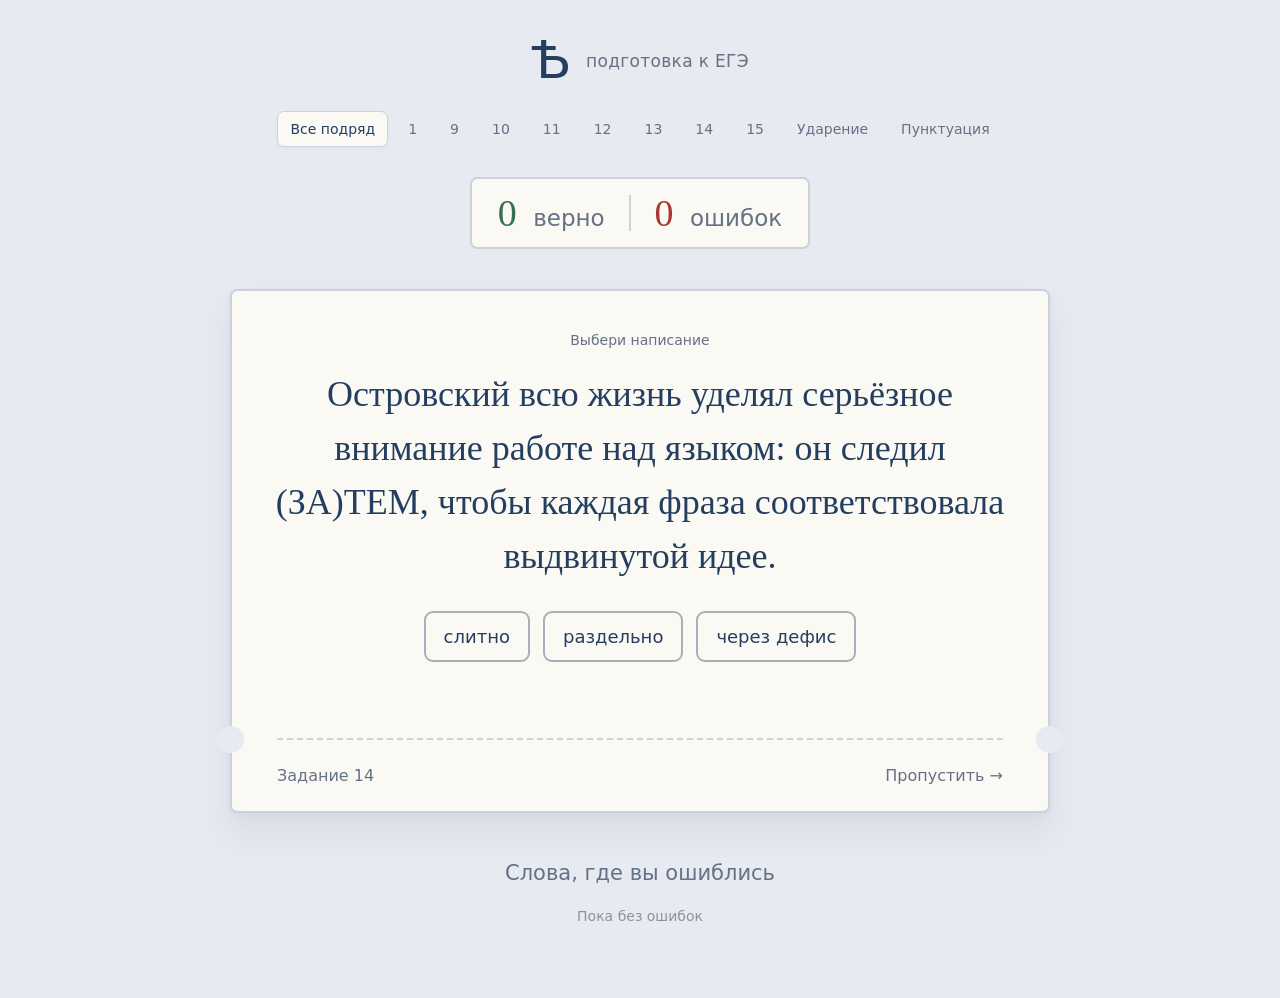
==== index.html @ 30c149d6 "Добавить две пробные карточки задания 1" ====
<!doctype html>
<html lang="ru"><head><meta charset="utf-8"><meta name="viewport" content="width=device-width, initial-scale=1"><meta name="theme-color" content="#e7eaf1"><title>Ѣ — подготовка к ЕГЭ</title><link rel="icon" href="favicon.svg" type="image/svg+xml"><link rel="stylesheet" href="styles.css?v=punctuation2"><script defer src="cards.js?v=rule-audit2"></script><script defer src="explanations.js?v=short-pairs1"></script><script defer src="punctuation.js?v=full-bank2"></script><script defer src="app.js?v=task1-pilot"></script></head>
<body><main class="app"><header><h1><span class="yat">Ѣ</span><span class="heading">подготовка к ЕГЭ</span></h1><nav aria-label="Выбор задания" id="sections"></nav></header><section class="scores" aria-label="Результаты текущей тренировки"><span><strong id="correct">0</strong> верно</span><i></i><span><strong id="wrong">0</strong> ошибок</span></section><section class="ticket" aria-label="Карточка"><div class="exercise"><div id="instruction" class="instruction" hidden></div><div id="word" class="word"></div><div id="context" class="context"></div><div id="options" class="options" role="group" aria-label="Варианты ответа"></div><button id="check-answer" class="check-answer" type="button" hidden>Проверить</button><div id="feedback" class="feedback" aria-live="polite"></div></div><footer><span id="task-label"></span><button id="skip" class="quiet" type="button">Пропустить <span aria-hidden="true">→</span></button></footer></section><section class="mistakes" id="mistakes"><h2>Слова, где вы ошиблись</h2><p class="empty" id="empty">Пока без ошибок</p><ul id="mistake-list"></ul></section><noscript>Для тренировки включите JavaScript в браузере.</noscript></main></body></html>
---- styles.css ----
:root{color-scheme:light;--bg:#e7eaf1;--paper:#faf9f4;--ink:#243e60;--muted:#657185;--line:#ccd1dc;--green:#34704f;--red:#a9372e}*{box-sizing:border-box}body{margin:0;background:var(--bg);color:var(--ink);font-family:system-ui,-apple-system,"Segoe UI",sans-serif;min-height:100svh}.app{width:min(820px,calc(100% - 40px));margin:0 auto;padding:35px 0 60px}header{text-align:center}h1{display:flex;justify-content:center;align-items:center;gap:15px;margin:0 0 24px;font-weight:400}.yat{font-family:Georgia,"Times New Roman",serif;font-size:52px;line-height:1}.heading{font-size:17px;letter-spacing:.02em;color:var(--muted)}nav{display:flex;justify-content:center;gap:7px;flex-wrap:wrap}button{font:inherit;cursor:pointer;-webkit-tap-highlight-color:transparent}nav button{border:1px solid transparent;background:transparent;padding:9px 12px;border-radius:7px;color:var(--muted);font-size:14px;white-space:nowrap}nav button[aria-pressed=true]{background:var(--paper);border-color:var(--line);color:var(--ink);box-shadow:0 2px 5px #243e6008}button:focus-visible{outline:3px solid #738ba7;outline-offset:4px}.scores{display:flex;align-items:center;justify-content:center;gap:24px;background:var(--paper);border:2px solid var(--line);border-radius:7px;width:fit-content;margin:30px auto 40px;padding:12px 26px;color:var(--muted);font-size:23px}.scores strong{font-family:Georgia,serif;font-size:38px;font-weight:400;margin-right:9px;color:var(--green)}.scores span:last-child strong{color:var(--red)}.scores i{height:36px;width:2px;background:var(--line)}.ticket{position:relative;background:var(--paper);border:2px solid var(--line);border-radius:7px;box-shadow:0 20px 35px #243e6014,0 3px 7px #243e600a}.exercise{min-height:330px;display:flex;flex-direction:column;align-items:center;justify-content:center;padding:40px 35px 24px;text-align:center}.word{font-family:Georgia,"Times New Roman",serif;font-size:clamp(30px,5.5vw,56px);line-height:1.3;overflow-wrap:anywhere;max-width:100%}.word.long{font-size:clamp(25px,4vw,40px)}.context{font-size:18px;line-height:1.5;color:var(--muted);max-width:610px;margin-top:12px;white-space:pre-line}.context:empty{display:none}.options{display:flex;justify-content:center;flex-wrap:wrap;gap:13px;margin-top:28px;max-width:100%}.option{min-width:64px;min-height:64px;padding:7px 17px;border:2px solid #a9afba;border-radius:50%;background:transparent;color:var(--ink);font-family:Georgia,serif;font-size:31px;transition:background .12s,border-color .12s;overflow-wrap:anywhere;max-width:100%}.option.phrase{border-radius:9px;font-family:inherit;font-size:18px;min-height:51px;padding:10px 18px}.option:not(:disabled):hover{background:#e9edf3;border-color:#7e8fa6}.option:disabled{cursor:default}.option.right{background:#e1eee5;border-color:var(--green);color:var(--green)}.option.wrong{background:#f5e3e1;border-color:var(--red);color:var(--red)}.feedback{height:29px;margin-top:23px;font-size:19px;font-weight:600;color:var(--green)}.feedback.error{color:var(--red)}mark{background:none;color:var(--green);padding:0}.mistakes mark{color:var(--red)}footer{border-top:2px dashed var(--line);margin:0 45px;padding:21px 0;display:flex;justify-content:space-between;align-items:center;color:var(--muted);font-size:16px}footer:before,footer:after{content:"";position:absolute;background:var(--bg);width:27px;height:27px;border-radius:50%;bottom:58px}footer:before{left:-15px}footer:after{right:-15px}.quiet{color:var(--muted);border:0;background:none;padding:5px 0}.quiet:hover{color:var(--ink)}.mistakes{text-align:center;margin-top:48px}.mistakes h2{font-size:21px;font-weight:400;color:var(--muted);margin:0 0 23px}.empty{color:#8993a1;font-size:14px}ul{padding:0;list-style:none;margin:0;display:grid;gap:19px}li .mistake-word{font-family:Georgia,serif;font-size:29px;overflow-wrap:anywhere}li small{display:block;color:var(--muted);font-size:14px;line-height:1.5;margin:5px auto 0;max-width:620px}.planned .word{font-family:inherit;font-size:25px;color:var(--muted)}[hidden]{display:none!important}@media(max-width:520px){.app{width:calc(100% - 30px);padding-top:24px}h1{margin-bottom:20px}.yat{font-size:43px}.heading{font-size:15px}nav{gap:3px}nav button{padding:9px 10px;font-size:13px}.scores{margin:25px auto 28px;font-size:18px;gap:18px;padding:10px 18px}.scores strong{font-size:31px;margin-right:5px}.scores i{height:30px}.exercise{padding:32px 19px 20px;min-height:310px}.context{font-size:16px}.option{min-width:59px;min-height:59px;font-size:28px}.option.phrase{font-size:16px}.options{gap:10px}.feedback{font-size:17px}footer{margin:0 27px;font-size:14px;padding:18px 0}footer:before,footer:after{bottom:52px}.mistakes{margin-top:35px}.mistakes h2{font-size:18px}}@media(prefers-reduced-motion:reduce){*{transition:none!important}}


.instruction{font-size:14px;line-height:1.4;color:var(--muted);margin-bottom:16px}
.word.sentence,.word.sentence.long{font-size:clamp(25px,3.5vw,36px);line-height:1.5;overflow-wrap:anywhere}
@media(max-width:520px){.instruction{font-size:13px}.word.sentence,.word.sentence.long{font-size:25px}}

@media(max-width:520px){.word.sentence,.word.sentence.long{font-size:clamp(20px,5.6vw,25px);line-height:1.35}.exercise{min-width:0}.word.sentence{width:100%;text-wrap:pretty}}

.exercise { container-type: inline-size; }
.word.stress-word {
  display: flex;
  align-items: center;
  justify-content: center;
  font-size: min(52px, calc(96cqi / var(--units)));
  white-space: nowrap;
}
.stress-word .vowel {
  flex: none;
  min-width: 0;
  min-height: 0;
  width: 1.45em;
  height: 1.45em;
  padding: 0;
  font: inherit;
  line-height: 1;
}

.rule-toggle {display:inline-grid;place-items:center;vertical-align:middle;min-width:44px;min-height:44px;padding:0;border:0;background:transparent;color:var(--muted);font:22px/1 system-ui;cursor:pointer}
.rule-toggle:focus-visible {outline:2px solid currentColor;border-radius:50%}
.rule-note {margin:4px auto 12px;max-width:44ch;color:var(--muted);font:16px/1.45 system-ui;overflow-wrap:anywhere}
.rule-note[hidden] {display:none}

.rule-note { white-space: pre-line; }

.word.punctuation-word {
  font-size: clamp(23px, 3.6vw, 31px);
  line-height: 2.1;
  text-align: center;
  overflow-wrap: normal;
}
.punctuation-word .punct-slot {
  display: inline-flex;
  align-items: center;
  justify-content: center;
  vertical-align: middle;
  width: 44px;
  height: 44px;
  min-width: 44px;
  min-height: 44px;
  padding: 0 0 6px;
  font: 30px/1 Georgia, serif;
  color: var(--muted);
}
.punct-slot.selected:not(:disabled) { background: #e9edf3; border-color: #7e8fa6; color: var(--ink); }
.check-answer {
  margin-top: 22px;
  padding: 12px 27px;
  border: 1px solid var(--line);
  border-radius: 8px;
  background: var(--ink);
  color: var(--paper);
  font-size: 16px;
}
.check-answer:disabled { opacity: .55; cursor: default; }
@media (max-width: 520px) {
  .word.punctuation-word { font-size: 23px; line-height: 2.3; }
}
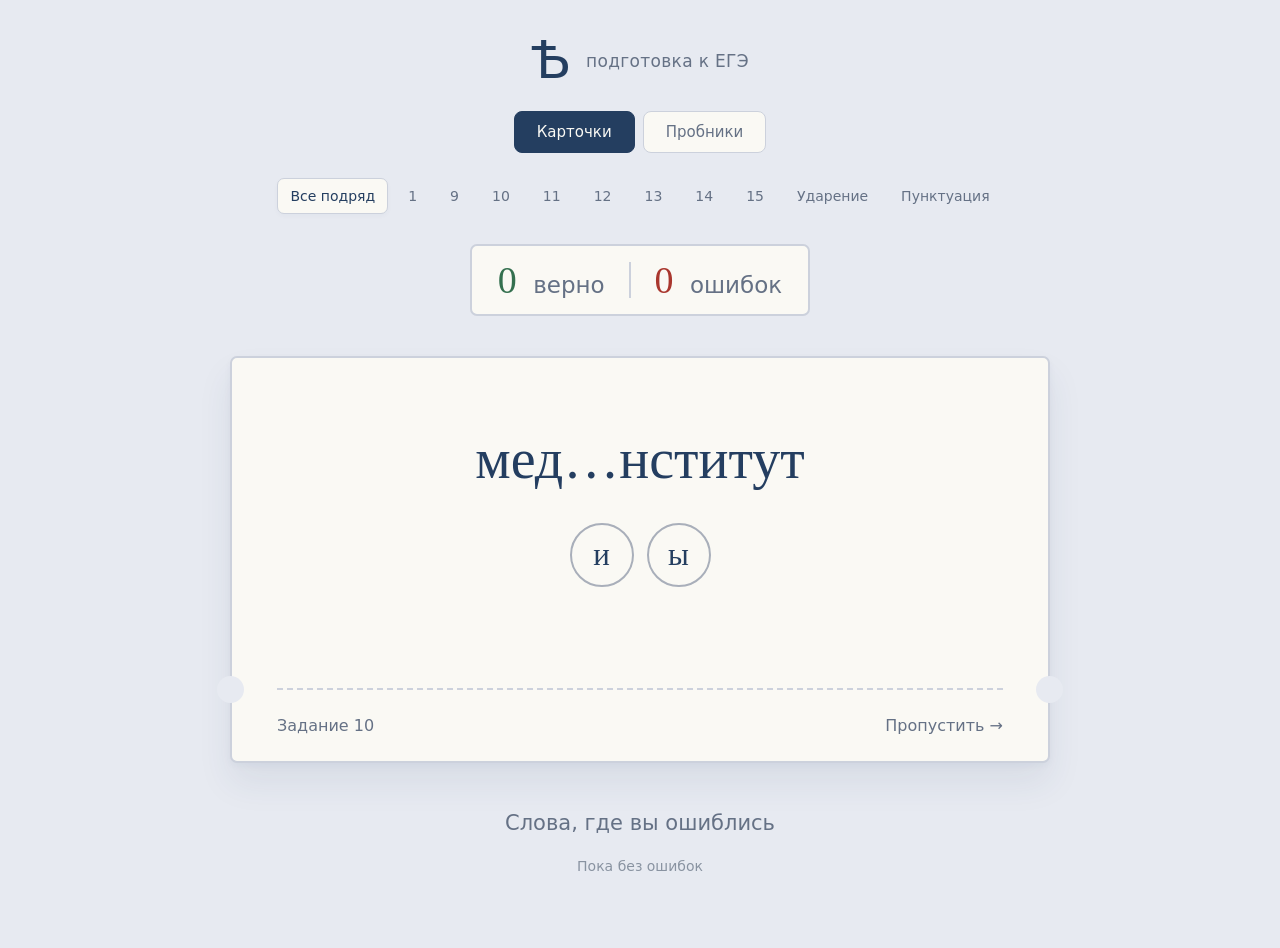
==== commit a3c226ad: "Добавить пробники: 52 задания, выбор номеров, таймеры и оценивание" ====
--- a/index.html
+++ b/index.html
@@ -1,3 +1,4 @@
 <!doctype html>
-<html lang="ru"><head><meta charset="utf-8"><meta name="viewport" content="width=device-width, initial-scale=1"><meta name="theme-color" content="#e7eaf1"><title>Ѣ — подготовка к ЕГЭ</title><link rel="icon" href="favicon.svg" type="image/svg+xml"><link rel="stylesheet" href="styles.css?v=punctuation2"><script defer src="cards.js?v=rule-audit2"></script><script defer src="explanations.js?v=short-pairs1"></script><script defer src="punctuation.js?v=full-bank2"></script><script defer src="app.js?v=task1-pilot"></script></head>
-<body><main class="app"><header><h1><span class="yat">Ѣ</span><span class="heading">подготовка к ЕГЭ</span></h1><nav aria-label="Выбор задания" id="sections"></nav></header><section class="scores" aria-label="Результаты текущей тренировки"><span><strong id="correct">0</strong> верно</span><i></i><span><strong id="wrong">0</strong> ошибок</span></section><section class="ticket" aria-label="Карточка"><div class="exercise"><div id="instruction" class="instruction" hidden></div><div id="word" class="word"></div><div id="context" class="context"></div><div id="options" class="options" role="group" aria-label="Варианты ответа"></div><button id="check-answer" class="check-answer" type="button" hidden>Проверить</button><div id="feedback" class="feedback" aria-live="polite"></div></div><footer><span id="task-label"></span><button id="skip" class="quiet" type="button">Пропустить <span aria-hidden="true">→</span></button></footer></section><section class="mistakes" id="mistakes"><h2>Слова, где вы ошиблись</h2><p class="empty" id="empty">Пока без ошибок</p><ul id="mistake-list"></ul></section><noscript>Для тренировки включите JavaScript в браузере.</noscript></main></body></html>
+<html lang="ru"><head><meta charset="utf-8"><meta name="viewport" content="width=device-width, initial-scale=1"><meta name="theme-color" content="#e7eaf1"><title>Ѣ — подготовка к ЕГЭ</title><link rel="icon" href="favicon.svg" type="image/svg+xml"><link rel="stylesheet" href="styles.css?v=mock1"><script defer src="exam-config.js?v=1"></script><script defer src="cards.js?v=rule-audit2"></script><script defer src="explanations.js?v=short-pairs1"></script><script defer src="punctuation.js?v=full-bank2"></script><script defer src="app.js?v=mock1"></script></head>
+<body><main class="app"><header><h1><span class="yat">Ѣ</span><span class="heading">подготовка к ЕГЭ</span></h1><nav class="mode-nav" aria-label="Режим тренировки"><a href="./" aria-current="page">Карточки</a><a href="test/">Пробники</a></nav><nav aria-label="Выбор задания" id="sections"></nav></header><section class="scores" aria-label="Результаты текущей тренировки"><span><strong id="correct">0</strong> верно</span><i></i><span><strong id="wrong">0</strong> ошибок</span></section><section class="ticket" aria-label="Карточка"><div class="exercise"><div id="instruction" class="instruction" hidden></div><div id="word" class="word"></div><div id="context" class="context"></div><div id="options" class="options" role="group" aria-label="Варианты ответа"></div><button id="check-answer" class="check-answer" type="button" hidden>Проверить</button><div id="feedback" class="feedback" aria-live="polite"></div></div><footer><span id="task-label"></span><button id="skip" class="quiet" type="button">Пропустить <span aria-hidden="true">→</span></button></footer></section><section class="mistakes" id="mistakes"><h2>Слова, где вы ошиблись</h2><p class="empty" id="empty">Пока без ошибок</p><ul id="mistake-list"></ul></section><noscript>Для тренировки включите JavaScript в браузере.</noscript></main></body></html>
+
--- a/styles.css
+++ b/styles.css
@@ -66,3 +66,6 @@
 @media (max-width: 520px) {
   .word.punctuation-word { font-size: 23px; line-height: 2.3; }
 }
+
+
+.mode-nav{margin:0 auto 25px;gap:8px}.mode-nav a{padding:11px 22px;border:1px solid var(--line);border-radius:8px;text-decoration:none;color:var(--muted);background:var(--paper);font-size:15px}.mode-nav a[aria-current=page]{color:var(--paper);background:var(--ink);border-color:var(--ink)}
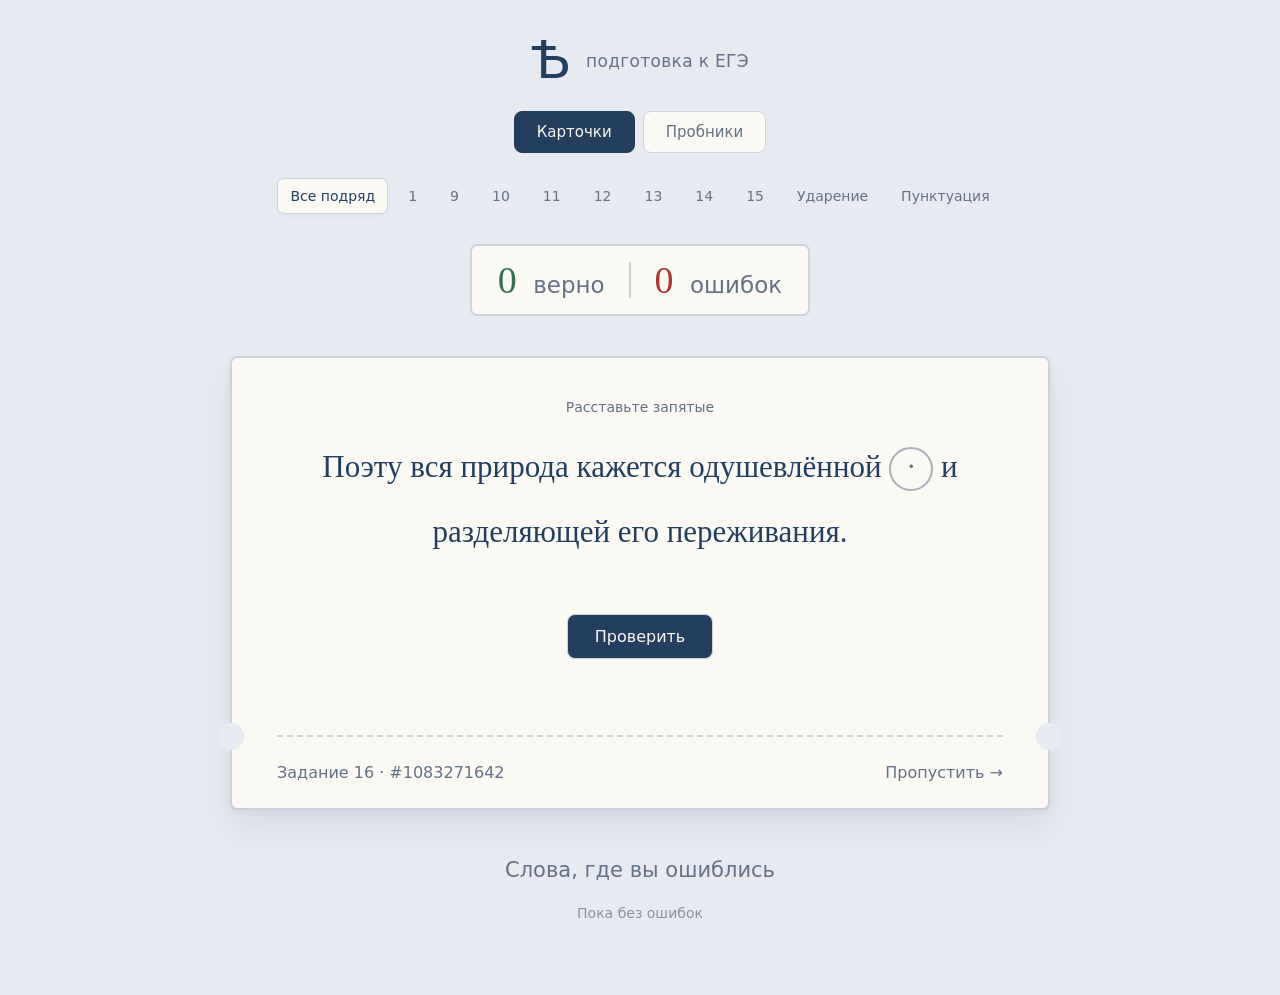
==== commit 0e9b2ba3: "Add stable question IDs, expandable exam review, and adapted flashcards" ====
--- a/index.html
+++ b/index.html
@@ -1,4 +1,6 @@
 <!doctype html>
-<html lang="ru"><head><meta charset="utf-8"><meta name="viewport" content="width=device-width, initial-scale=1"><meta name="theme-color" content="#e7eaf1"><title>Ѣ — подготовка к ЕГЭ</title><link rel="icon" href="favicon.svg" type="image/svg+xml"><link rel="stylesheet" href="styles.css?v=mock1"><script defer src="exam-config.js?v=1"></script><script defer src="cards.js?v=rule-audit2"></script><script defer src="explanations.js?v=short-pairs1"></script><script defer src="punctuation.js?v=full-bank2"></script><script defer src="app.js?v=mock1"></script></head>
+<html lang="ru"><head><meta charset="utf-8"><meta name="viewport" content="width=device-width, initial-scale=1"><meta name="theme-color" content="#e7eaf1"><title>Ѣ — подготовка к ЕГЭ</title><link rel="icon" href="favicon.svg" type="image/svg+xml"><link rel="stylesheet" href="styles.css?v=mock1"><script defer src="exam-config.js?v=1"></script><script defer src="cards.js?v=rule-audit2"></script><script defer src="explanations.js?v=short-pairs1"></script><script defer src="punctuation.js?v=full-bank2"></script><script defer src="adapted-cards.js?v=1"></script>
+<script defer src="app.js?v=review1"></script></head>
 <body><main class="app"><header><h1><span class="yat">Ѣ</span><span class="heading">подготовка к ЕГЭ</span></h1><nav class="mode-nav" aria-label="Режим тренировки"><a href="./" aria-current="page">Карточки</a><a href="test/">Пробники</a></nav><nav aria-label="Выбор задания" id="sections"></nav></header><section class="scores" aria-label="Результаты текущей тренировки"><span><strong id="correct">0</strong> верно</span><i></i><span><strong id="wrong">0</strong> ошибок</span></section><section class="ticket" aria-label="Карточка"><div class="exercise"><div id="instruction" class="instruction" hidden></div><div id="word" class="word"></div><div id="context" class="context"></div><div id="options" class="options" role="group" aria-label="Варианты ответа"></div><button id="check-answer" class="check-answer" type="button" hidden>Проверить</button><div id="feedback" class="feedback" aria-live="polite"></div></div><footer><span id="task-label"></span><button id="skip" class="quiet" type="button">Пропустить <span aria-hidden="true">→</span></button></footer></section><section class="mistakes" id="mistakes"><h2>Слова, где вы ошиблись</h2><p class="empty" id="empty">Пока без ошибок</p><ul id="mistake-list"></ul></section><noscript>Для тренировки включите JavaScript в браузере.</noscript></main></body></html>
 
+
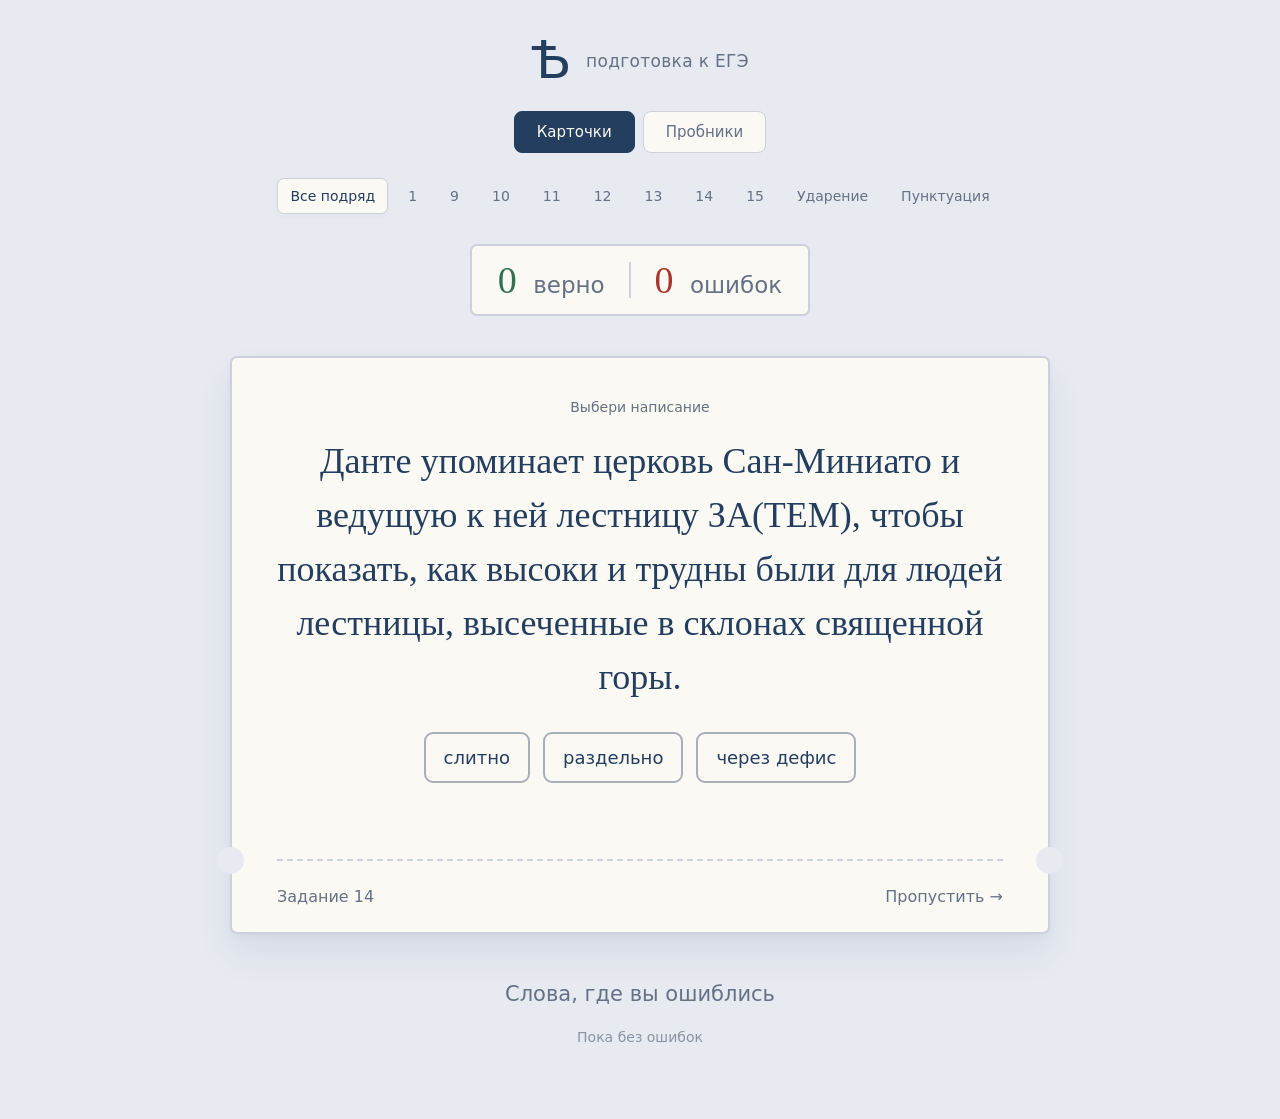
==== commit e91abf21: "Prepare password-protected Django admin, automatic content IDs and host deployment" ====
--- a/index.html
+++ b/index.html
@@ -1,6 +1,6 @@
 <!doctype html>
 <html lang="ru"><head><meta charset="utf-8"><meta name="viewport" content="width=device-width, initial-scale=1"><meta name="theme-color" content="#e7eaf1"><title>Ѣ — подготовка к ЕГЭ</title><link rel="icon" href="favicon.svg" type="image/svg+xml"><link rel="stylesheet" href="styles.css?v=mock1"><script defer src="exam-config.js?v=1"></script><script defer src="cards.js?v=rule-audit2"></script><script defer src="explanations.js?v=short-pairs1"></script><script defer src="punctuation.js?v=full-bank2"></script><script defer src="adapted-cards.js?v=1"></script>
-<script defer src="app.js?v=review1"></script></head>
+<script defer src="content.js?v=1"></script><script defer src="app.js?v=admin1"></script></head>
 <body><main class="app"><header><h1><span class="yat">Ѣ</span><span class="heading">подготовка к ЕГЭ</span></h1><nav class="mode-nav" aria-label="Режим тренировки"><a href="./" aria-current="page">Карточки</a><a href="test/">Пробники</a></nav><nav aria-label="Выбор задания" id="sections"></nav></header><section class="scores" aria-label="Результаты текущей тренировки"><span><strong id="correct">0</strong> верно</span><i></i><span><strong id="wrong">0</strong> ошибок</span></section><section class="ticket" aria-label="Карточка"><div class="exercise"><div id="instruction" class="instruction" hidden></div><div id="word" class="word"></div><div id="context" class="context"></div><div id="options" class="options" role="group" aria-label="Варианты ответа"></div><button id="check-answer" class="check-answer" type="button" hidden>Проверить</button><div id="feedback" class="feedback" aria-live="polite"></div></div><footer><span id="task-label"></span><button id="skip" class="quiet" type="button">Пропустить <span aria-hidden="true">→</span></button></footer></section><section class="mistakes" id="mistakes"><h2>Слова, где вы ошиблись</h2><p class="empty" id="empty">Пока без ошибок</p><ul id="mistake-list"></ul></section><noscript>Для тренировки включите JavaScript в браузере.</noscript></main></body></html>
 
 
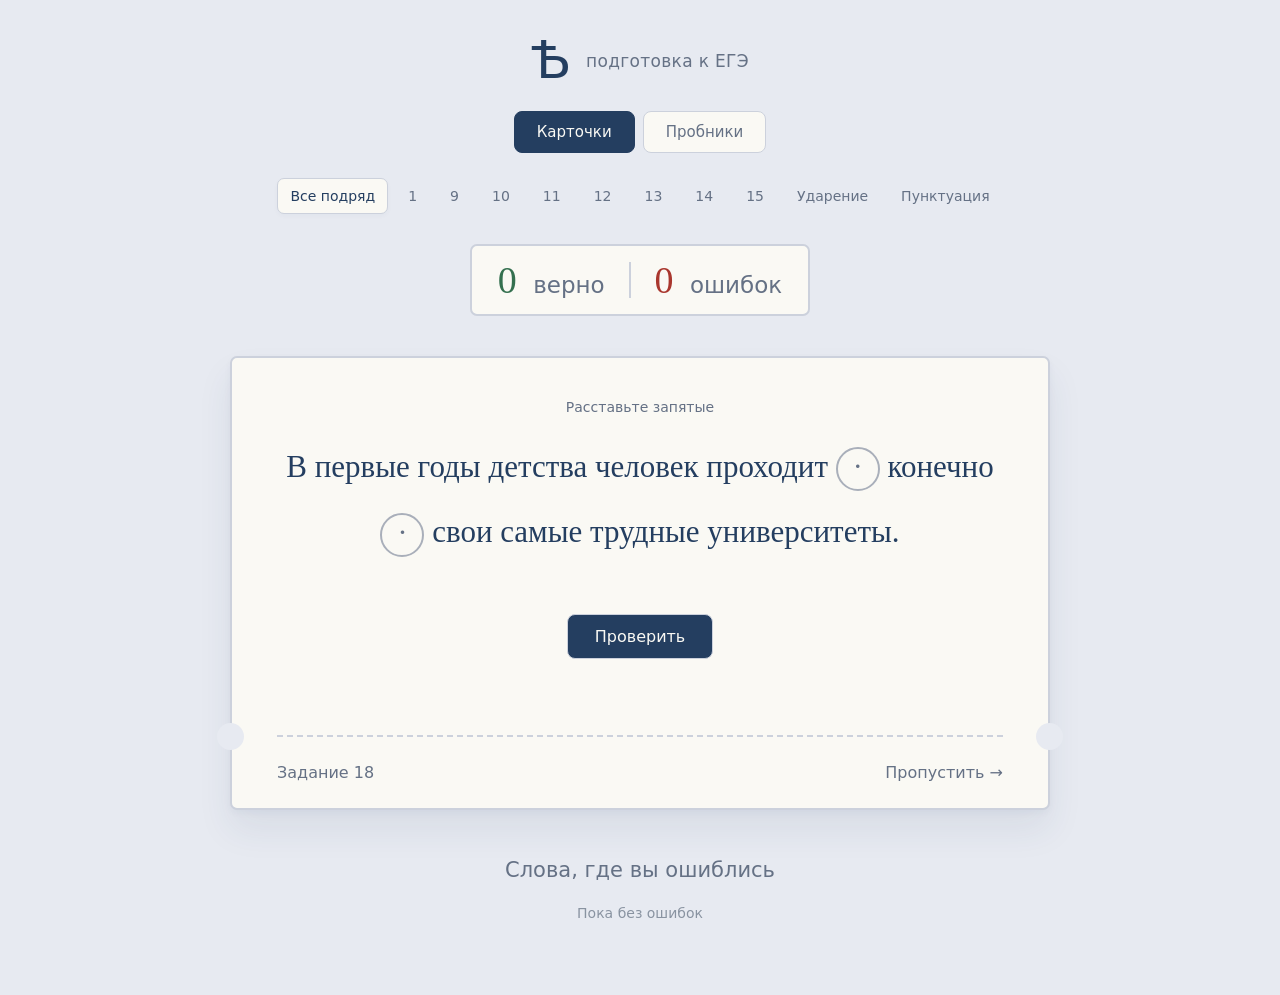
==== commit b821b6c1: "Explain PRE and PRI meanings per word across 139 cards" ====
--- a/index.html
+++ b/index.html
@@ -1,6 +1,6 @@
 <!doctype html>
 <html lang="ru"><head><meta charset="utf-8"><meta name="viewport" content="width=device-width, initial-scale=1"><meta name="theme-color" content="#e7eaf1"><title>Ѣ — подготовка к ЕГЭ</title><link rel="icon" href="favicon.svg" type="image/svg+xml"><link rel="stylesheet" href="styles.css?v=mock1"><script defer src="exam-config.js?v=1"></script><script defer src="cards.js?v=rule-audit2"></script><script defer src="explanations.js?v=short-pairs1"></script><script defer src="punctuation.js?v=full-bank2"></script><script defer src="adapted-cards.js?v=1"></script>
-<script defer src="content.js?v=1"></script><script defer src="app.js?v=admin1"></script></head>
+<script defer src="prefix-explanations.js?v=1"></script><script defer src="content.js?v=1"></script><script defer src="app.js?v=admin1"></script></head>
 <body><main class="app"><header><h1><span class="yat">Ѣ</span><span class="heading">подготовка к ЕГЭ</span></h1><nav class="mode-nav" aria-label="Режим тренировки"><a href="./" aria-current="page">Карточки</a><a href="test/">Пробники</a></nav><nav aria-label="Выбор задания" id="sections"></nav></header><section class="scores" aria-label="Результаты текущей тренировки"><span><strong id="correct">0</strong> верно</span><i></i><span><strong id="wrong">0</strong> ошибок</span></section><section class="ticket" aria-label="Карточка"><div class="exercise"><div id="instruction" class="instruction" hidden></div><div id="word" class="word"></div><div id="context" class="context"></div><div id="options" class="options" role="group" aria-label="Варианты ответа"></div><button id="check-answer" class="check-answer" type="button" hidden>Проверить</button><div id="feedback" class="feedback" aria-live="polite"></div></div><footer><span id="task-label"></span><button id="skip" class="quiet" type="button">Пропустить <span aria-hidden="true">→</span></button></footer></section><section class="mistakes" id="mistakes"><h2>Слова, где вы ошиблись</h2><p class="empty" id="empty">Пока без ошибок</p><ul id="mistake-list"></ul></section><noscript>Для тренировки включите JavaScript в браузере.</noscript></main></body></html>
 
 
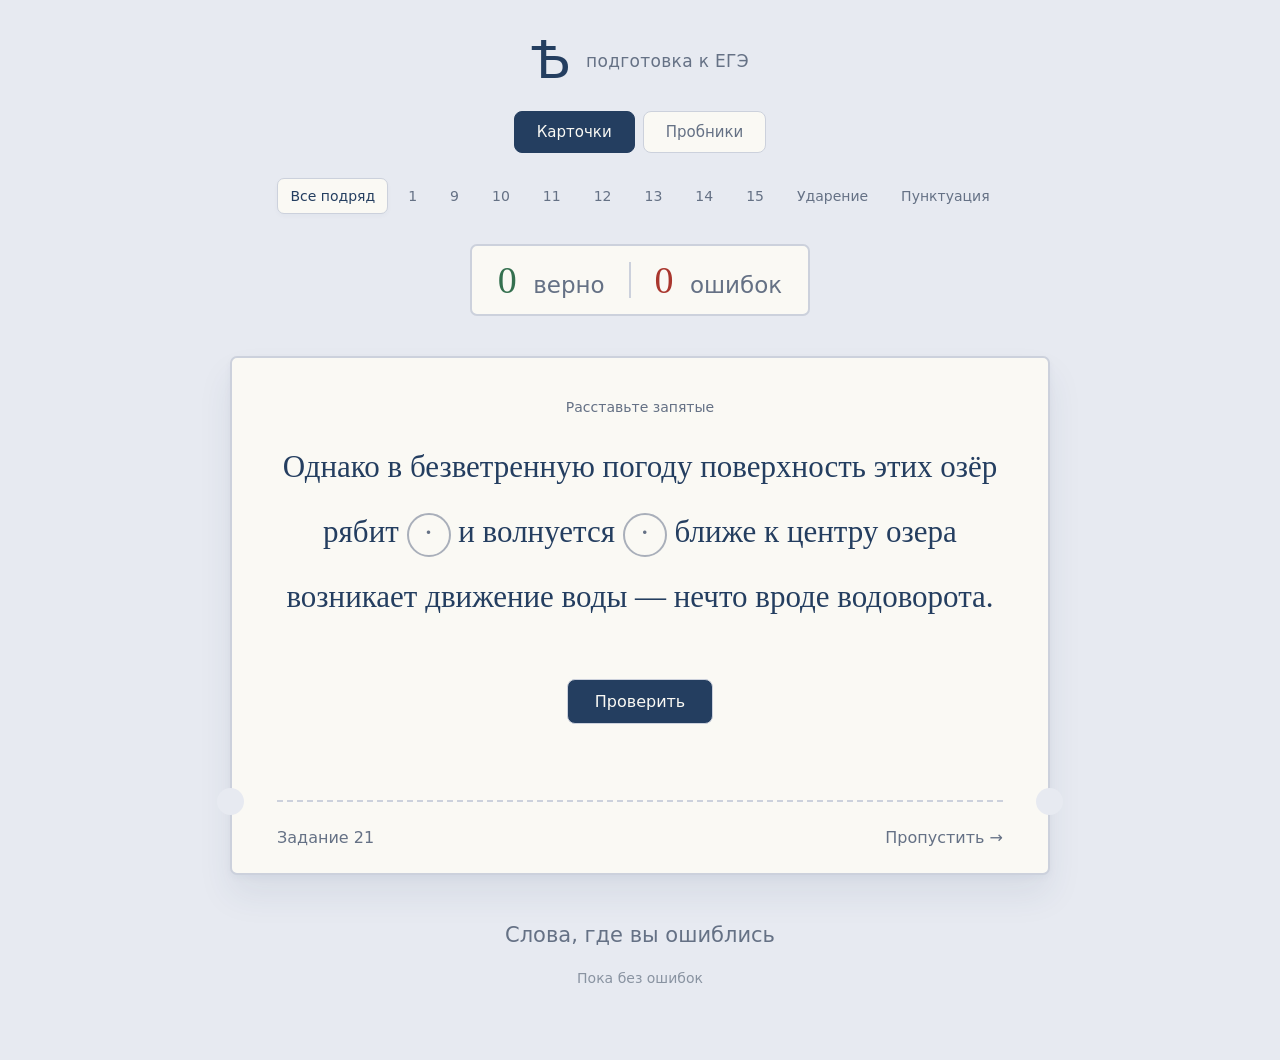
==== commit d30baa5c: "Replace 1042 generic hints with concrete cues and fix exam review polarity" ====
--- a/index.html
+++ b/index.html
@@ -1,6 +1,6 @@
 <!doctype html>
 <html lang="ru"><head><meta charset="utf-8"><meta name="viewport" content="width=device-width, initial-scale=1"><meta name="theme-color" content="#e7eaf1"><title>Ѣ — подготовка к ЕГЭ</title><link rel="icon" href="favicon.svg" type="image/svg+xml"><link rel="stylesheet" href="styles.css?v=mock1"><script defer src="exam-config.js?v=1"></script><script defer src="cards.js?v=rule-audit2"></script><script defer src="explanations.js?v=short-pairs1"></script><script defer src="punctuation.js?v=full-bank2"></script><script defer src="adapted-cards.js?v=1"></script>
-<script defer src="prefix-explanations.js?v=1"></script><script defer src="content.js?v=1"></script><script defer src="app.js?v=admin1"></script></head>
+<script defer src="prefix-explanations.js?v=1"></script><script defer src="audited-explanations.js?v=1"></script><script defer src="content.js?v=1"></script><script defer src="app.js?v=admin1"></script></head>
 <body><main class="app"><header><h1><span class="yat">Ѣ</span><span class="heading">подготовка к ЕГЭ</span></h1><nav class="mode-nav" aria-label="Режим тренировки"><a href="./" aria-current="page">Карточки</a><a href="test/">Пробники</a></nav><nav aria-label="Выбор задания" id="sections"></nav></header><section class="scores" aria-label="Результаты текущей тренировки"><span><strong id="correct">0</strong> верно</span><i></i><span><strong id="wrong">0</strong> ошибок</span></section><section class="ticket" aria-label="Карточка"><div class="exercise"><div id="instruction" class="instruction" hidden></div><div id="word" class="word"></div><div id="context" class="context"></div><div id="options" class="options" role="group" aria-label="Варианты ответа"></div><button id="check-answer" class="check-answer" type="button" hidden>Проверить</button><div id="feedback" class="feedback" aria-live="polite"></div></div><footer><span id="task-label"></span><button id="skip" class="quiet" type="button">Пропустить <span aria-hidden="true">→</span></button></footer></section><section class="mistakes" id="mistakes"><h2>Слова, где вы ошиблись</h2><p class="empty" id="empty">Пока без ошибок</p><ul id="mistake-list"></ul></section><noscript>Для тренировки включите JavaScript в браузере.</noscript></main></body></html>
 
 
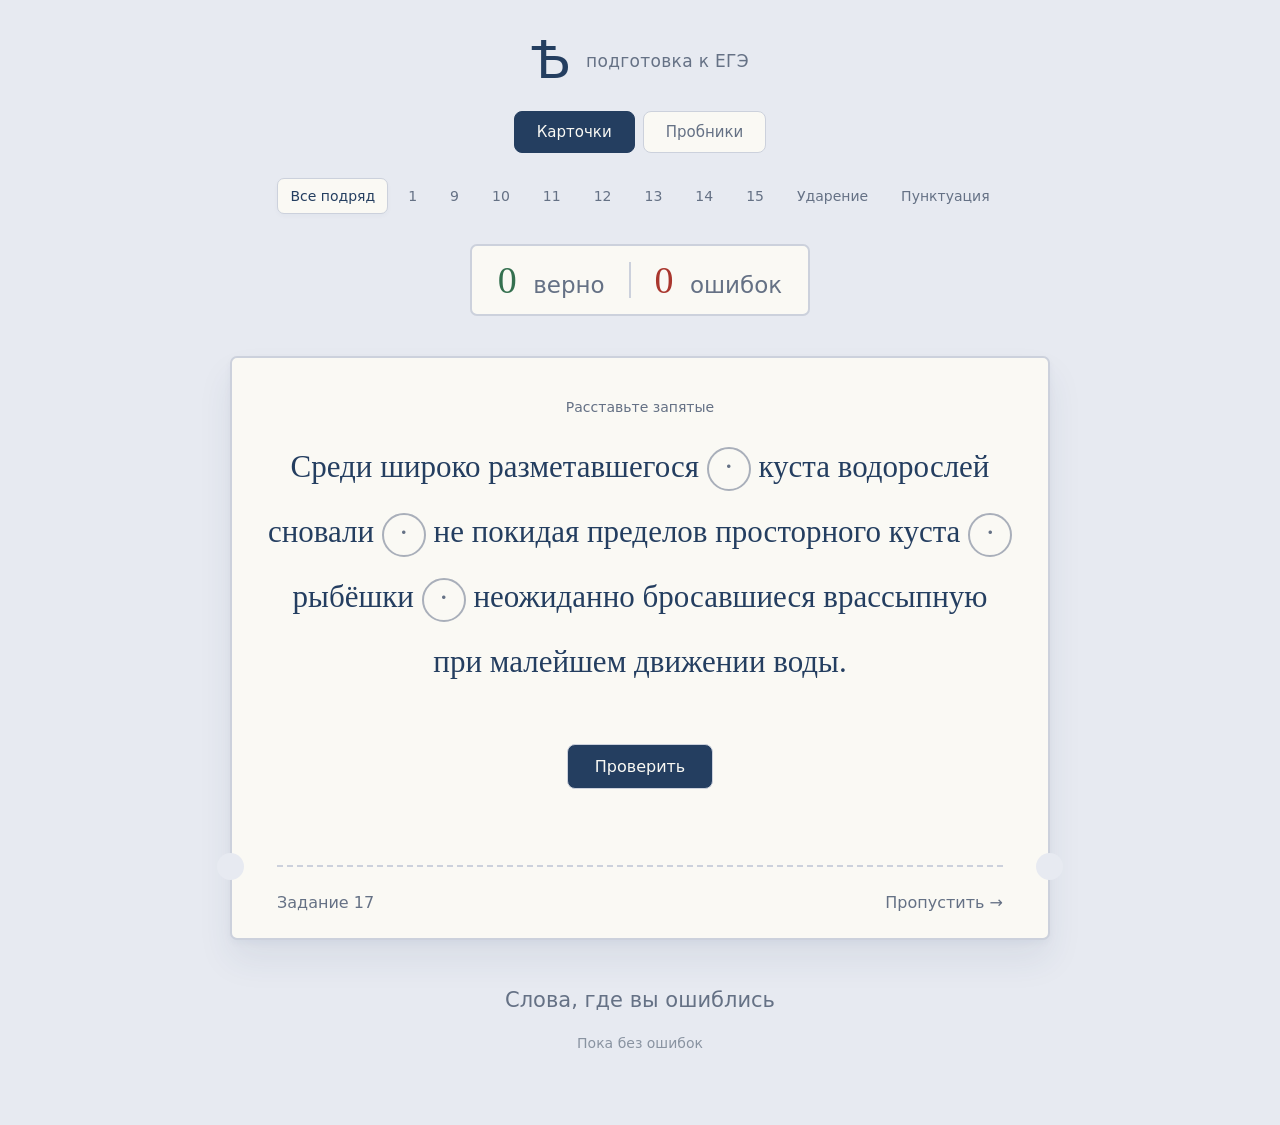
==== commit 505fabfb: "Simplify POLU spelling hints across all eight cards" ====
--- a/index.html
+++ b/index.html
@@ -1,6 +1,6 @@
 <!doctype html>
 <html lang="ru"><head><meta charset="utf-8"><meta name="viewport" content="width=device-width, initial-scale=1"><meta name="theme-color" content="#e7eaf1"><title>Ѣ — подготовка к ЕГЭ</title><link rel="icon" href="favicon.svg" type="image/svg+xml"><link rel="stylesheet" href="styles.css?v=mock1"><script defer src="exam-config.js?v=1"></script><script defer src="cards.js?v=rule-audit2"></script><script defer src="explanations.js?v=short-pairs1"></script><script defer src="punctuation.js?v=full-bank2"></script><script defer src="adapted-cards.js?v=1"></script>
-<script defer src="prefix-explanations.js?v=1"></script><script defer src="audited-explanations.js?v=1"></script><script defer src="content.js?v=1"></script><script defer src="app.js?v=admin1"></script></head>
+<script defer src="prefix-explanations.js?v=1"></script><script defer src="audited-explanations.js?v=2"></script><script defer src="content.js?v=1"></script><script defer src="app.js?v=admin1"></script></head>
 <body><main class="app"><header><h1><span class="yat">Ѣ</span><span class="heading">подготовка к ЕГЭ</span></h1><nav class="mode-nav" aria-label="Режим тренировки"><a href="./" aria-current="page">Карточки</a><a href="test/">Пробники</a></nav><nav aria-label="Выбор задания" id="sections"></nav></header><section class="scores" aria-label="Результаты текущей тренировки"><span><strong id="correct">0</strong> верно</span><i></i><span><strong id="wrong">0</strong> ошибок</span></section><section class="ticket" aria-label="Карточка"><div class="exercise"><div id="instruction" class="instruction" hidden></div><div id="word" class="word"></div><div id="context" class="context"></div><div id="options" class="options" role="group" aria-label="Варианты ответа"></div><button id="check-answer" class="check-answer" type="button" hidden>Проверить</button><div id="feedback" class="feedback" aria-live="polite"></div></div><footer><span id="task-label"></span><button id="skip" class="quiet" type="button">Пропустить <span aria-hidden="true">→</span></button></footer></section><section class="mistakes" id="mistakes"><h2>Слова, где вы ошиблись</h2><p class="empty" id="empty">Пока без ошибок</p><ul id="mistake-list"></ul></section><noscript>Для тренировки включите JavaScript в браузере.</noscript></main></body></html>
 
 
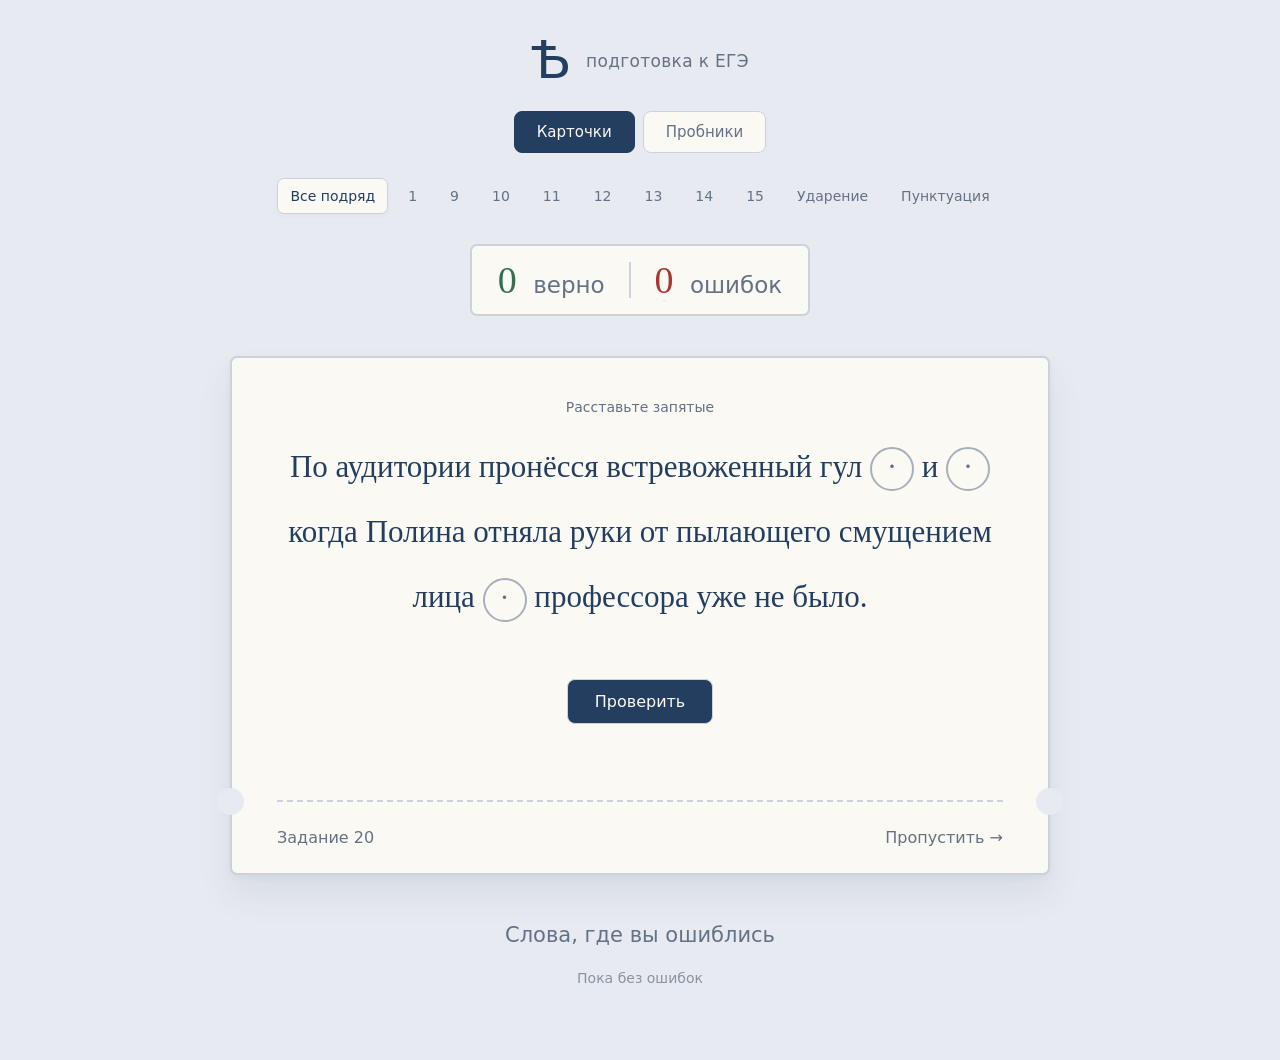
==== commit 123fb9d0: "Explain 288 memorization hints with morphology, meaning and spelling rules" ====
--- a/index.html
+++ b/index.html
@@ -1,6 +1,6 @@
 <!doctype html>
 <html lang="ru"><head><meta charset="utf-8"><meta name="viewport" content="width=device-width, initial-scale=1"><meta name="theme-color" content="#e7eaf1"><title>Ѣ — подготовка к ЕГЭ</title><link rel="icon" href="favicon.svg" type="image/svg+xml"><link rel="stylesheet" href="styles.css?v=mock1"><script defer src="exam-config.js?v=1"></script><script defer src="cards.js?v=rule-audit2"></script><script defer src="explanations.js?v=short-pairs1"></script><script defer src="punctuation.js?v=full-bank2"></script><script defer src="adapted-cards.js?v=1"></script>
-<script defer src="prefix-explanations.js?v=1"></script><script defer src="audited-explanations.js?v=2"></script><script defer src="content.js?v=1"></script><script defer src="app.js?v=admin1"></script></head>
+<script defer src="prefix-explanations.js?v=1"></script><script defer src="audited-explanations.js?v=2"></script><script defer src="reasoned-explanations.js?v=1"></script><script defer src="content.js?v=1"></script><script defer src="app.js?v=admin1"></script></head>
 <body><main class="app"><header><h1><span class="yat">Ѣ</span><span class="heading">подготовка к ЕГЭ</span></h1><nav class="mode-nav" aria-label="Режим тренировки"><a href="./" aria-current="page">Карточки</a><a href="test/">Пробники</a></nav><nav aria-label="Выбор задания" id="sections"></nav></header><section class="scores" aria-label="Результаты текущей тренировки"><span><strong id="correct">0</strong> верно</span><i></i><span><strong id="wrong">0</strong> ошибок</span></section><section class="ticket" aria-label="Карточка"><div class="exercise"><div id="instruction" class="instruction" hidden></div><div id="word" class="word"></div><div id="context" class="context"></div><div id="options" class="options" role="group" aria-label="Варианты ответа"></div><button id="check-answer" class="check-answer" type="button" hidden>Проверить</button><div id="feedback" class="feedback" aria-live="polite"></div></div><footer><span id="task-label"></span><button id="skip" class="quiet" type="button">Пропустить <span aria-hidden="true">→</span></button></footer></section><section class="mistakes" id="mistakes"><h2>Слова, где вы ошиблись</h2><p class="empty" id="empty">Пока без ошибок</p><ul id="mistake-list"></ul></section><noscript>Для тренировки включите JavaScript в браузере.</noscript></main></body></html>
 
 
